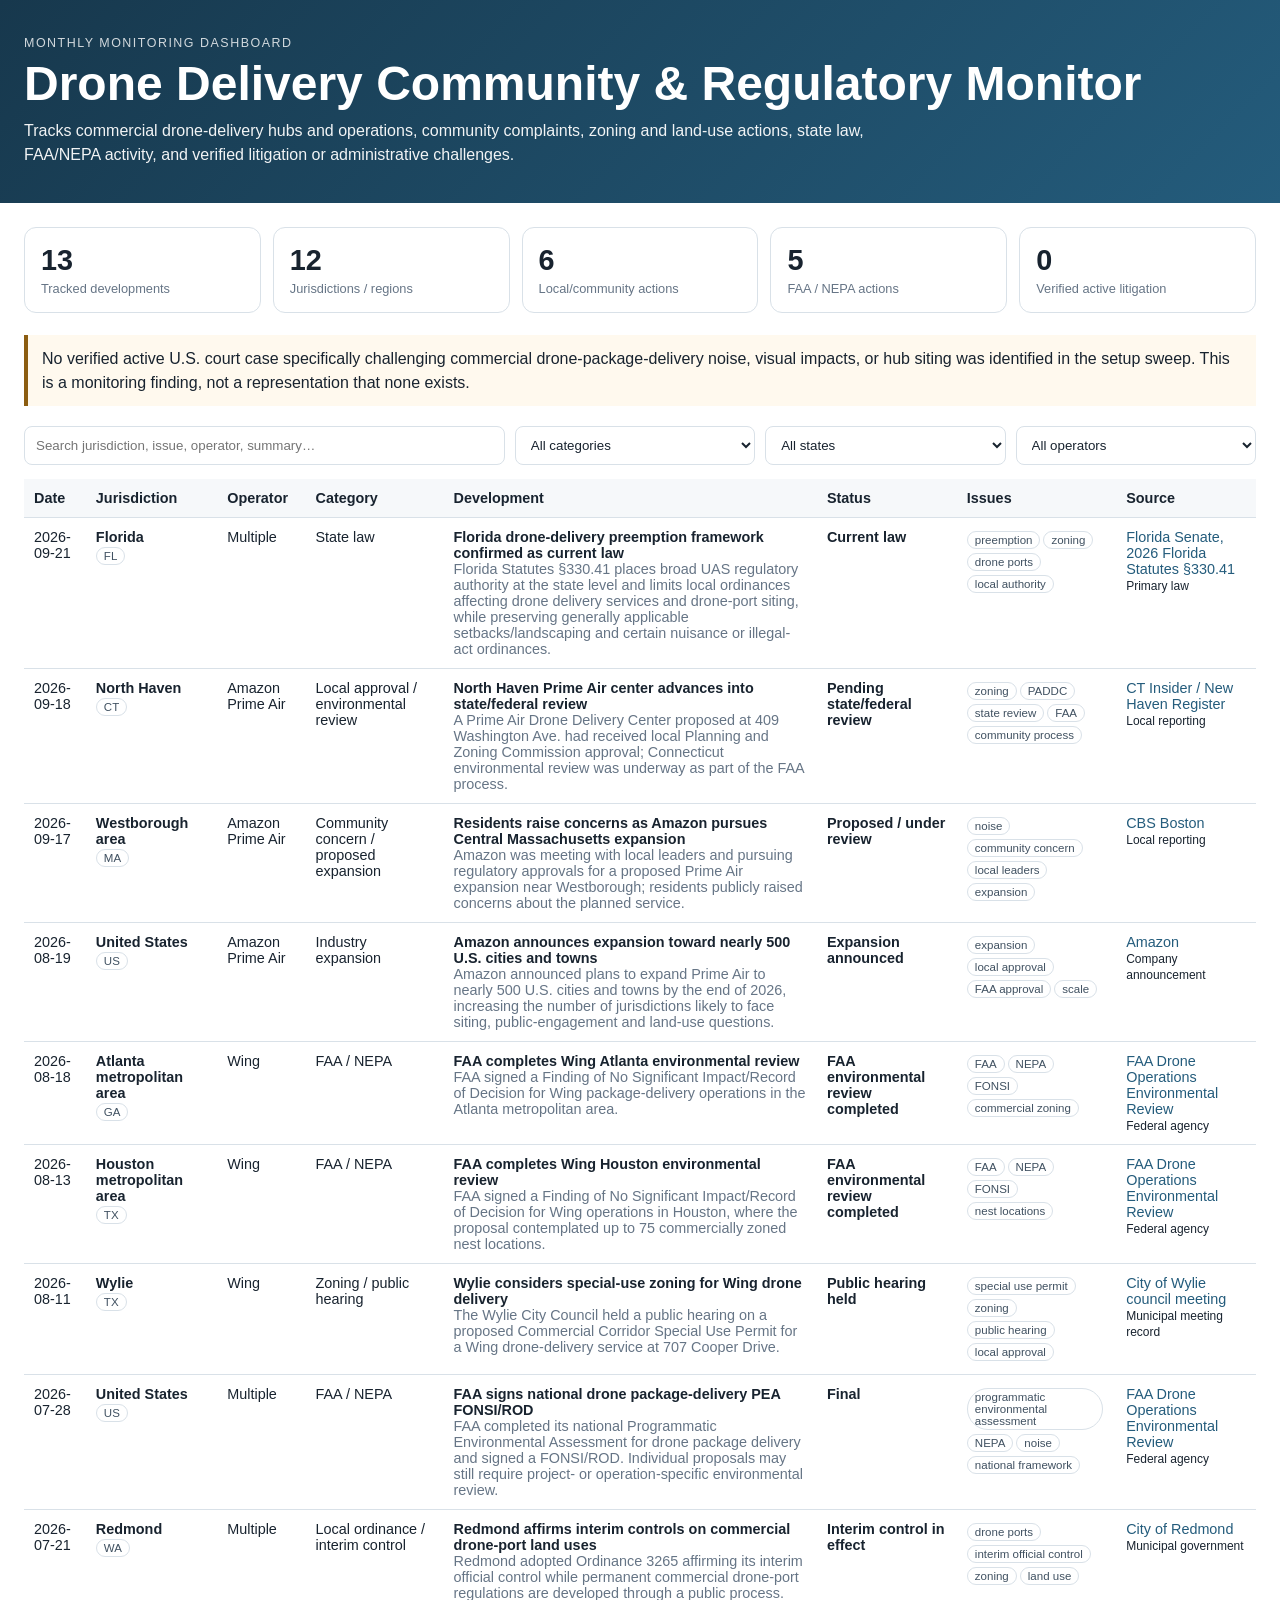
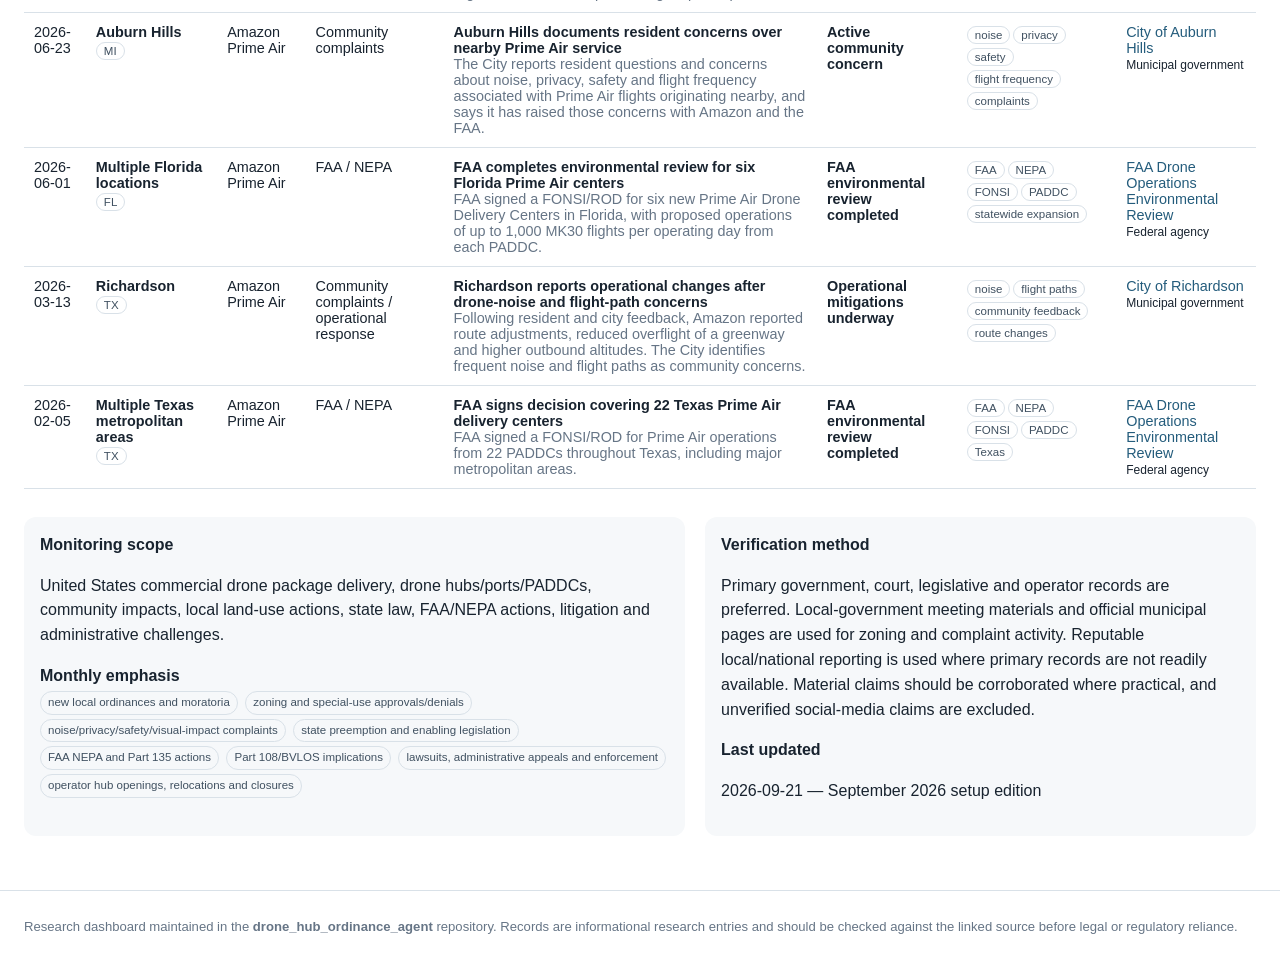
==== index.html @ 4e5a5843 "Publish drone delivery dashboard at repository root" ====
<!doctype html>
<html lang="en">
<head>
<meta charset="utf-8">
<meta name="viewport" content="width=device-width,initial-scale=1">
<title>Drone Delivery Community & Regulatory Monitor</title>
<style>
:root{--ink:#18232f;--muted:#667586;--line:#d9e1e8;--panel:#f6f8fa;--accent:#245c7c;--accent2:#2f7d5c;--warn:#8c5d11}
*{box-sizing:border-box}body{margin:0;font-family:Inter,Segoe UI,Arial,sans-serif;color:var(--ink);background:white}
header{background:linear-gradient(135deg,#17384d,#245c7c);color:white;padding:36px 24px}
.wrap{max-width:1280px;margin:auto}.eyebrow{font-size:.78rem;letter-spacing:.12em;text-transform:uppercase;opacity:.8}
h1{margin:.35rem 0 .55rem;font-size:clamp(1.9rem,4vw,3rem)}header p{max-width:860px;margin:0;line-height:1.5;opacity:.94}
main{padding:24px}.cards{display:grid;grid-template-columns:repeat(5,minmax(140px,1fr));gap:12px;margin:0 0 22px}
.card{border:1px solid var(--line);border-radius:12px;padding:16px;background:white}.card .n{font-size:1.8rem;font-weight:700}.card .l{font-size:.8rem;color:var(--muted);margin-top:4px}
.notice{border-left:4px solid var(--warn);background:#fff9ee;padding:12px 14px;margin:0 0 20px;line-height:1.45}
.controls{display:grid;grid-template-columns:2fr repeat(3,1fr);gap:10px;margin-bottom:14px}
input,select{width:100%;padding:10px 11px;border:1px solid var(--line);border-radius:8px;background:white;color:var(--ink)}
table{width:100%;border-collapse:collapse;font-size:.9rem}th{text-align:left;background:var(--panel);position:sticky;top:0}th,td{padding:11px 10px;border-bottom:1px solid var(--line);vertical-align:top}
tbody tr:hover{background:#fbfcfd}.tag{display:inline-block;border:1px solid var(--line);border-radius:999px;padding:2px 7px;margin:2px 3px 2px 0;font-size:.72rem;color:#405161}
.status{font-weight:600}.source a{color:var(--accent);text-decoration:none}.source a:hover{text-decoration:underline}
section{margin-top:28px}.method{display:grid;grid-template-columns:1.2fr 1fr;gap:20px}.box{background:var(--panel);border-radius:12px;padding:16px;line-height:1.55}
footer{padding:28px 24px;color:var(--muted);font-size:.82rem;border-top:1px solid var(--line);margin-top:30px}
@media(max-width:900px){.cards{grid-template-columns:repeat(2,1fr)}.controls{grid-template-columns:1fr 1fr}.method{grid-template-columns:1fr}.tablewrap{overflow:auto}table{min-width:980px}}
</style>
</head>
<body>
<header><div class="wrap">
<div class="eyebrow">Monthly monitoring dashboard</div>
<h1>Drone Delivery Community & Regulatory Monitor</h1>
<p>Tracks commercial drone-delivery hubs and operations, community complaints, zoning and land-use actions, state law, FAA/NEPA activity, and verified litigation or administrative challenges.</p>
</div></header>
<main class="wrap">
<div class="cards">
<div class="card"><div class="n" id="total">–</div><div class="l">Tracked developments</div></div>
<div class="card"><div class="n" id="jurisdictions">–</div><div class="l">Jurisdictions / regions</div></div>
<div class="card"><div class="n" id="local">–</div><div class="l">Local/community actions</div></div>
<div class="card"><div class="n" id="federal">–</div><div class="l">FAA / NEPA actions</div></div>
<div class="card"><div class="n" id="litigation">0</div><div class="l">Verified active litigation</div></div>
</div>
<div class="notice" id="litigationNote">Loading litigation status…</div>
<div class="controls">
<input id="q" placeholder="Search jurisdiction, issue, operator, summary…">
<select id="category"><option value="">All categories</option></select>
<select id="state"><option value="">All states</option></select>
<select id="operator"><option value="">All operators</option></select>
</div>
<div class="tablewrap">
<table>
<thead><tr><th>Date</th><th>Jurisdiction</th><th>Operator</th><th>Category</th><th>Development</th><th>Status</th><th>Issues</th><th>Source</th></tr></thead>
<tbody id="rows"></tbody>
</table>
</div>
<section class="method">
<div class="box"><strong>Monitoring scope</strong><p id="scope"></p><strong>Monthly emphasis</strong><div id="focus"></div></div>
<div class="box"><strong>Verification method</strong><p id="methodology"></p><strong>Last updated</strong><p id="updated"></p></div>
</section>
</main>
<footer><div class="wrap">Research dashboard maintained in the <strong>drone_hub_ordinance_agent</strong> repository. Records are informational research entries and should be checked against the linked source before legal or regulatory reliance.</div></footer>
<script>
let events=[],meta={};
const esc=s=>String(s??'').replace(/[&<>"']/g,m=>({'&':'&amp;','<':'&lt;','>':'&gt;','"':'&quot;',"'":'&#039;'}[m]));
function fill(id, values){const el=document.getElementById(id);[...new Set(values)].sort().forEach(v=>{const o=document.createElement('option');o.value=v;o.textContent=v;el.appendChild(o)})}
function render(){
 const q=document.getElementById('q').value.toLowerCase(),c=document.getElementById('category').value,s=document.getElementById('state').value,o=document.getElementById('operator').value;
 const filtered=events.filter(e=>{const blob=JSON.stringify(e).toLowerCase();return(!q||blob.includes(q))&&(!c||e.category===c)&&(!s||e.state===s)&&(!o||e.operator===o)});
 document.getElementById('rows').innerHTML=filtered.map(e=>`<tr>
 <td>${esc(e.date)}</td><td><strong>${esc(e.jurisdiction)}</strong><br><span class="tag">${esc(e.state)}</span></td>
 <td>${esc(e.operator)}</td><td>${esc(e.category)}</td>
 <td><strong>${esc(e.title)}</strong><br><span style="color:#667586">${esc(e.summary)}</span></td>
 <td class="status">${esc(e.status)}</td>
 <td>${(e.issue_tags||[]).map(t=>`<span class="tag">${esc(t)}</span>`).join('')}</td>
 <td class="source"><a href="${esc(e.source_url)}" target="_blank" rel="noopener">${esc(e.source_name)}</a><br><small>${esc(e.source_type)}</small></td>
 </tr>`).join('');
}
Promise.all([fetch('docs/data/events.json').then(r=>r.json()),fetch('docs/data/meta.json').then(r=>r.json())]).then(([d,m])=>{
 events=d.events.sort((a,b)=>b.date.localeCompare(a.date));meta=m;
 document.getElementById('total').textContent=events.length;
 document.getElementById('jurisdictions').textContent=new Set(events.map(e=>e.jurisdiction)).size;
 document.getElementById('local').textContent=events.filter(e=>/Local|Community|Zoning/.test(e.category)).length;
 document.getElementById('federal').textContent=events.filter(e=>e.category==='FAA / NEPA').length;
 document.getElementById('litigationNote').textContent=meta.litigation_status;
 document.getElementById('scope').textContent=d.scope;
 document.getElementById('methodology').textContent=meta.methodology;
 document.getElementById('updated').textContent=meta.last_updated+' — '+meta.edition;
 document.getElementById('focus').innerHTML=meta.next_focus.map(x=>'<span class="tag">'+esc(x)+'</span>').join(' ');
 fill('category',events.map(e=>e.category));fill('state',events.map(e=>e.state));fill('operator',events.map(e=>e.operator));
 ['q','category','state','operator'].forEach(id=>document.getElementById(id).addEventListener(id==='q'?'input':'change',render));render();
}).catch(err=>{document.getElementById('rows').innerHTML='<tr><td colspan="8">Dashboard data could not be loaded: '+esc(err)+'</td></tr>'});
</script>
</body><!-- Pages redeploy trigger: 2026-09-21 -->
</html>
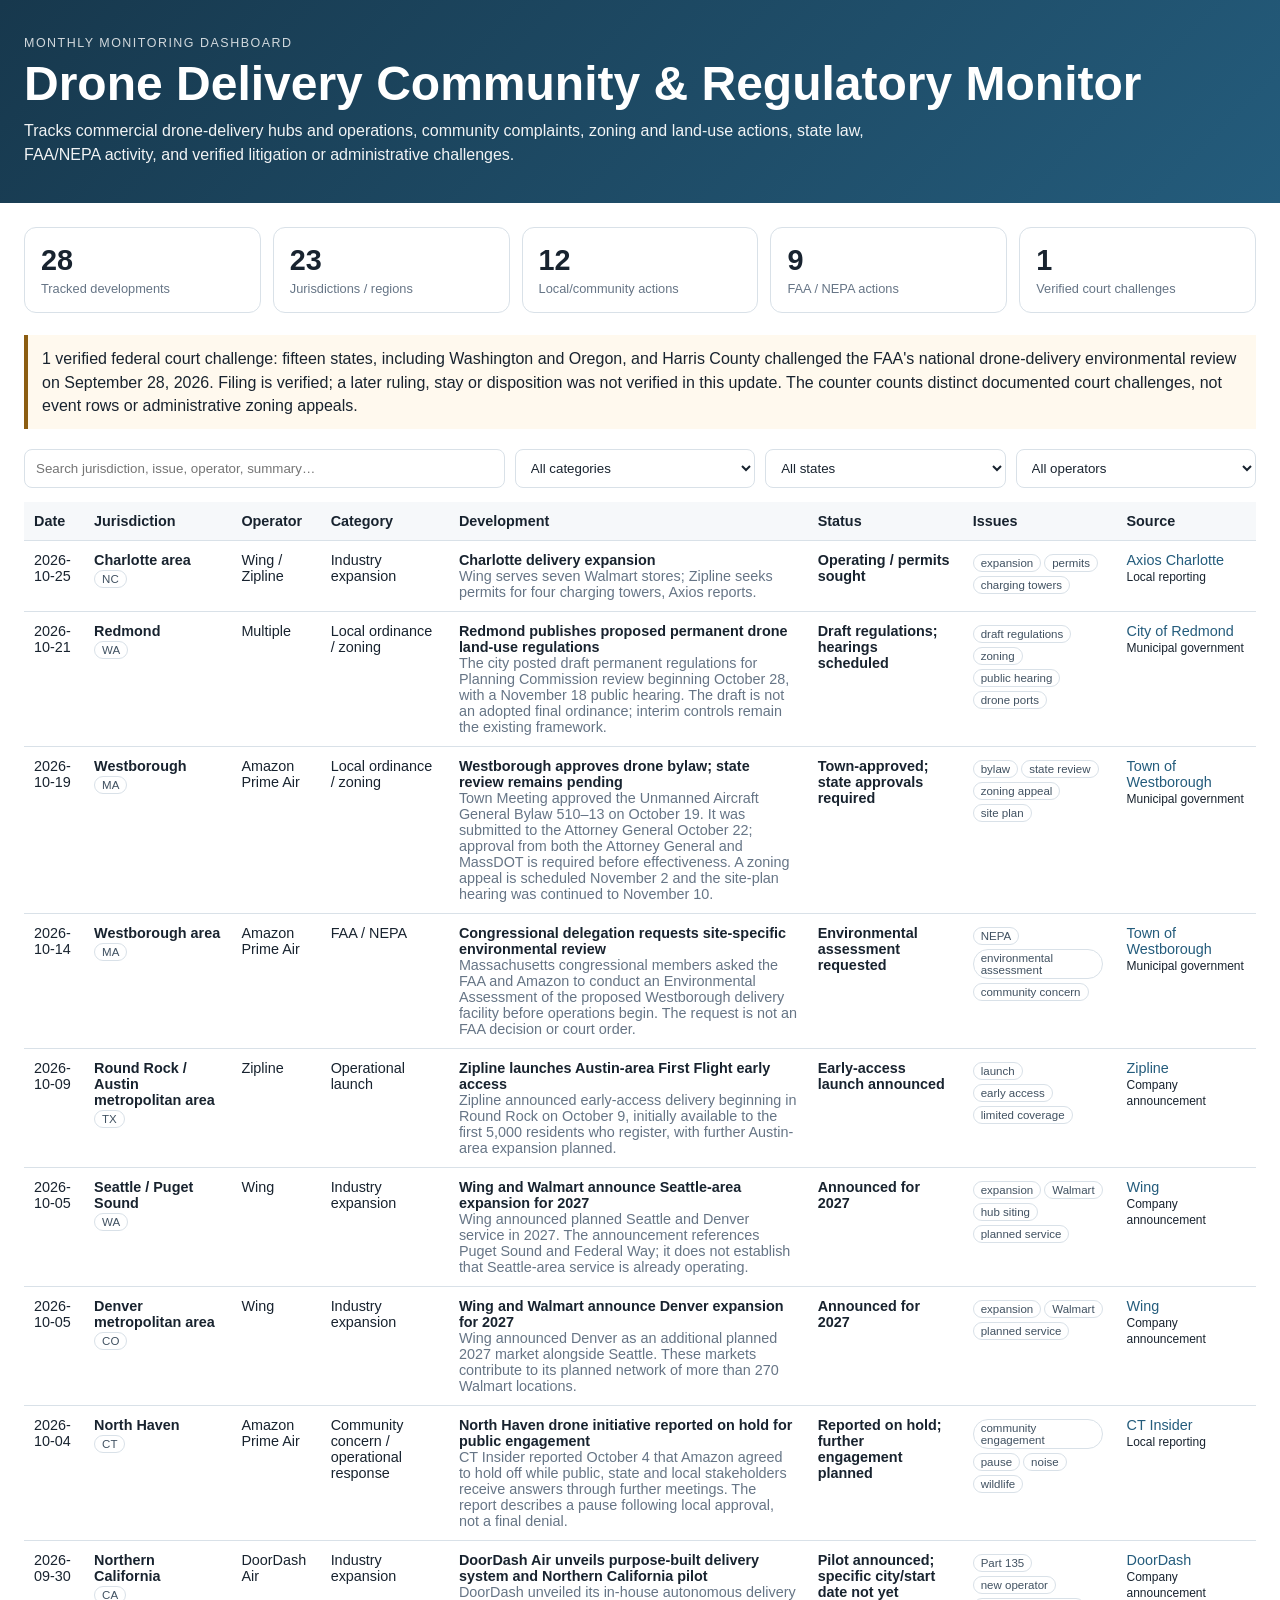
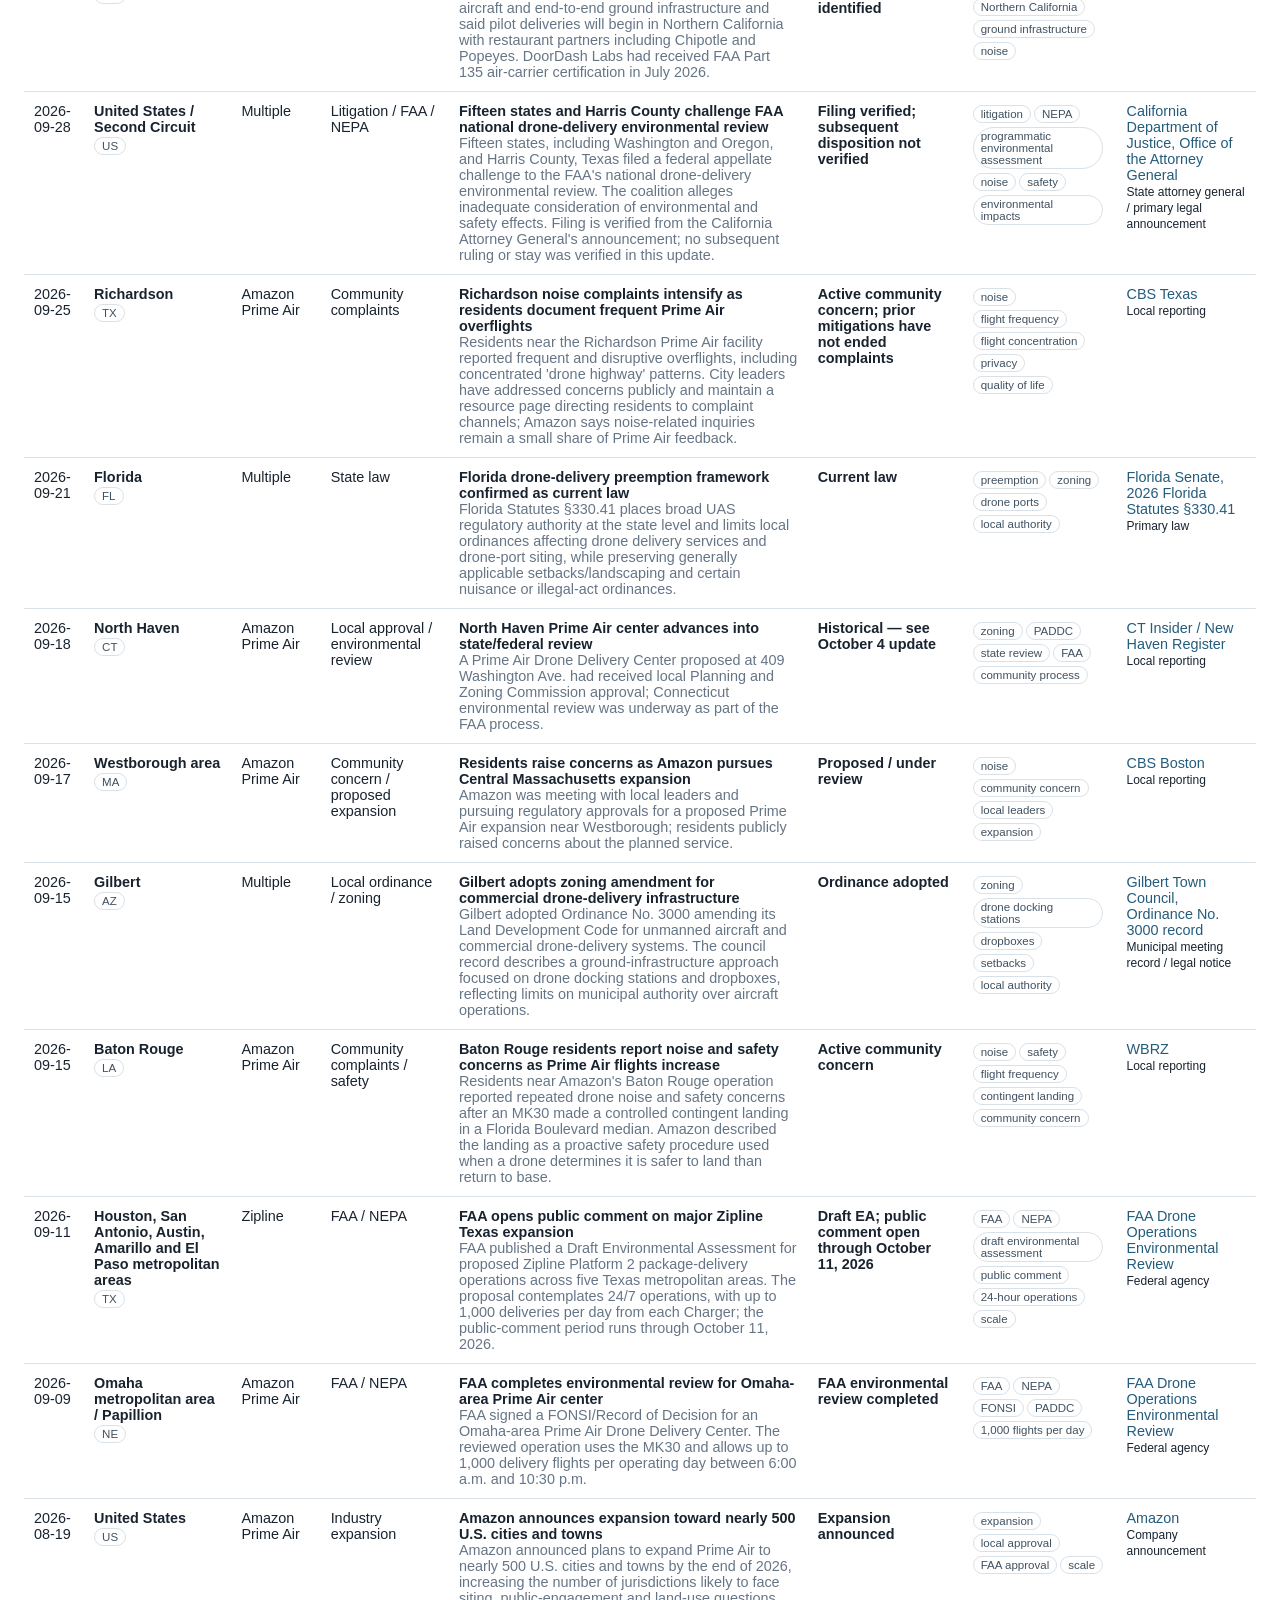
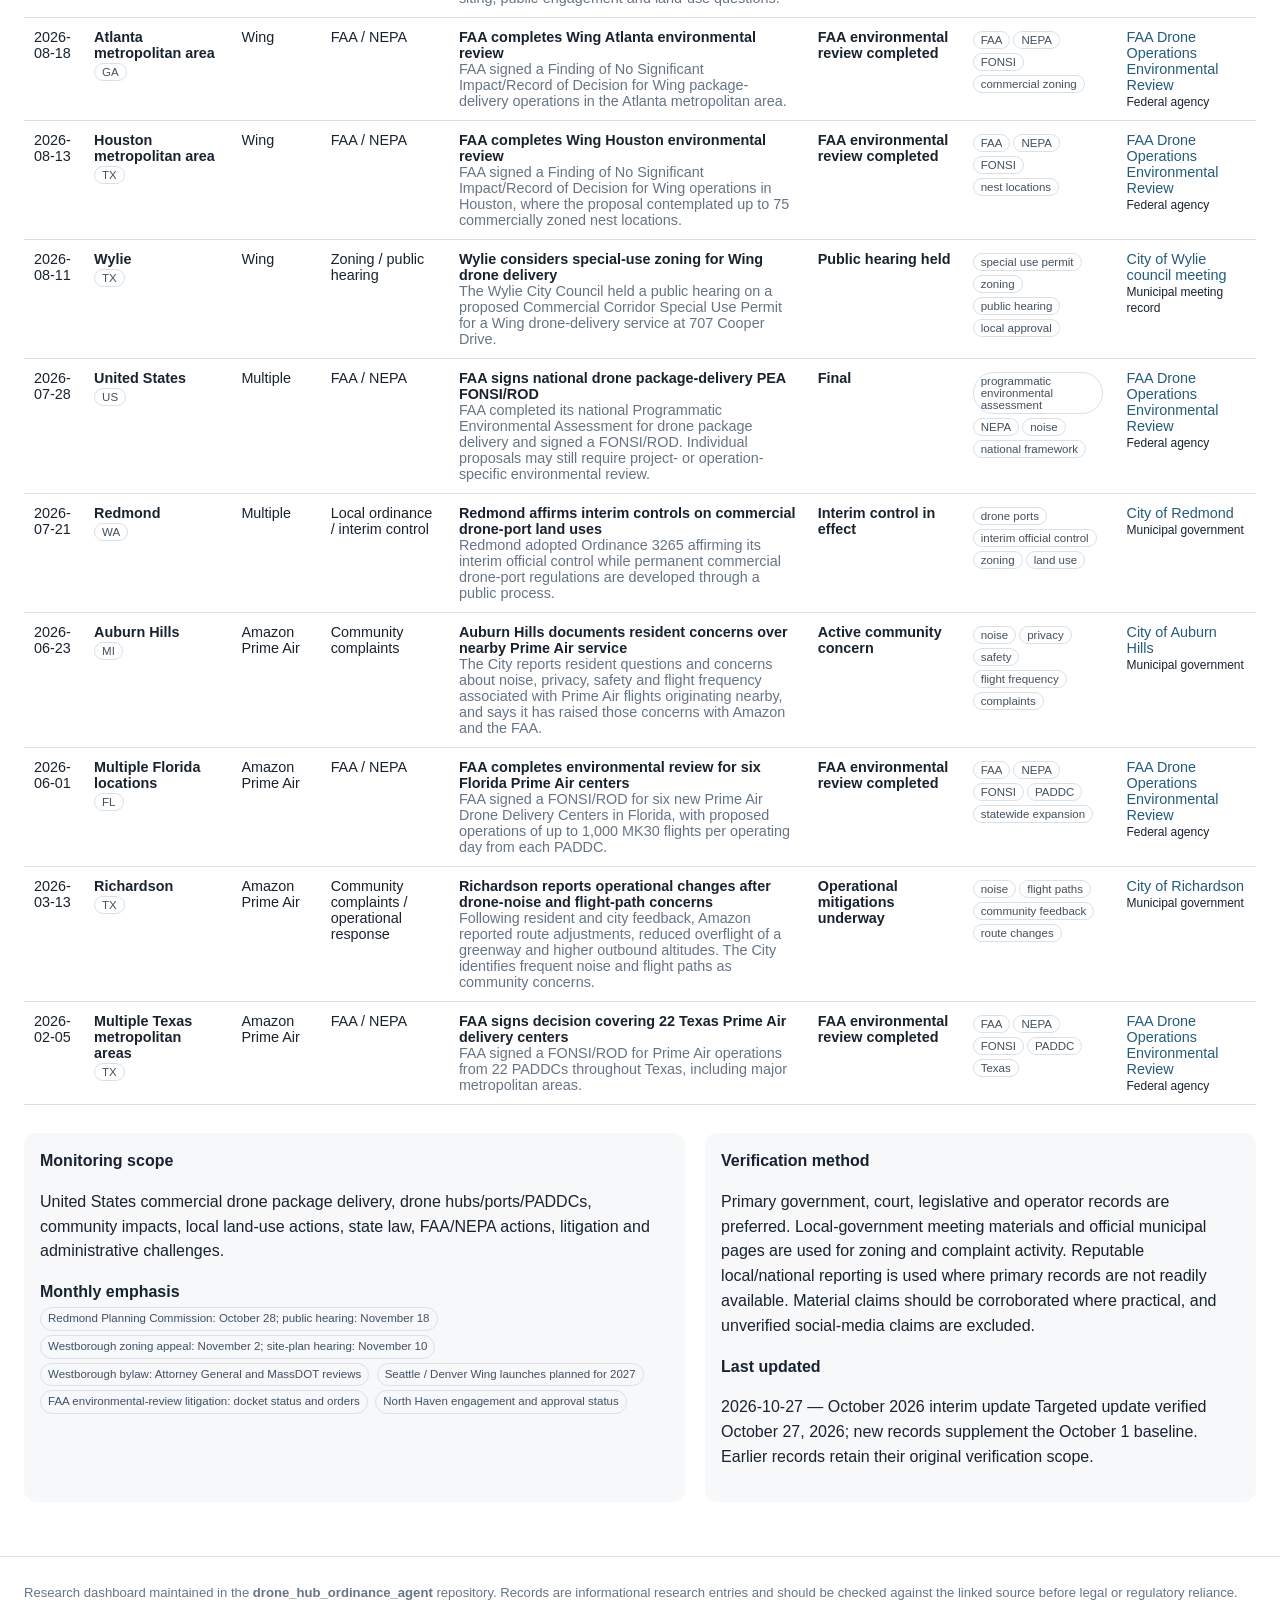
==== commit cc857abf: "Update drone delivery monitor through October 27, 2026 Add eight verified developments, distinguish " ====
--- a/index.html
+++ b/index.html
@@ -35,7 +35,7 @@
 <div class="card"><div class="n" id="jurisdictions">–</div><div class="l">Jurisdictions / regions</div></div>
 <div class="card"><div class="n" id="local">–</div><div class="l">Local/community actions</div></div>
 <div class="card"><div class="n" id="federal">–</div><div class="l">FAA / NEPA actions</div></div>
-<div class="card"><div class="n" id="litigation">0</div><div class="l">Verified active litigation</div></div>
+<div class="card"><div class="n" id="litigation">–</div><div class="l">Verified court challenges</div></div>
 </div>
 <div class="notice" id="litigationNote">Loading litigation status…</div>
 <div class="controls">
@@ -72,16 +72,17 @@
  <td class="source"><a href="${esc(e.source_url)}" target="_blank" rel="noopener">${esc(e.source_name)}</a><br><small>${esc(e.source_type)}</small></td>
  </tr>`).join('');
 }
-Promise.all([fetch('docs/data/events.json').then(r=>r.json()),fetch('docs/data/meta.json').then(r=>r.json())]).then(([d,m])=>{
+Promise.all([fetch('docs/data/events.json', {cache:'no-store'}).then(r=>r.json()),fetch('docs/data/meta.json', {cache:'no-store'}).then(r=>r.json())]).then(([d,m])=>{
  events=d.events.sort((a,b)=>b.date.localeCompare(a.date));meta=m;
  document.getElementById('total').textContent=events.length;
  document.getElementById('jurisdictions').textContent=new Set(events.map(e=>e.jurisdiction)).size;
  document.getElementById('local').textContent=events.filter(e=>/Local|Community|Zoning/.test(e.category)).length;
- document.getElementById('federal').textContent=events.filter(e=>e.category==='FAA / NEPA').length;
+ document.getElementById('federal').textContent=events.filter(e=>/FAA|NEPA/.test(e.category)).length;
+ document.getElementById('litigation').textContent=new Set(events.filter(e=>e.verified && e.litigation_case_id).map(e=>e.litigation_case_id)).size;
  document.getElementById('litigationNote').textContent=meta.litigation_status;
  document.getElementById('scope').textContent=d.scope;
  document.getElementById('methodology').textContent=meta.methodology;
- document.getElementById('updated').textContent=meta.last_updated+' — '+meta.edition;
+ document.getElementById('updated').textContent=meta.last_updated+' — '+meta.edition+'\n'+meta.research_window;
  document.getElementById('focus').innerHTML=meta.next_focus.map(x=>'<span class="tag">'+esc(x)+'</span>').join(' ');
  fill('category',events.map(e=>e.category));fill('state',events.map(e=>e.state));fill('operator',events.map(e=>e.operator));
  ['q','category','state','operator'].forEach(id=>document.getElementById(id).addEventListener(id==='q'?'input':'change',render));render();
